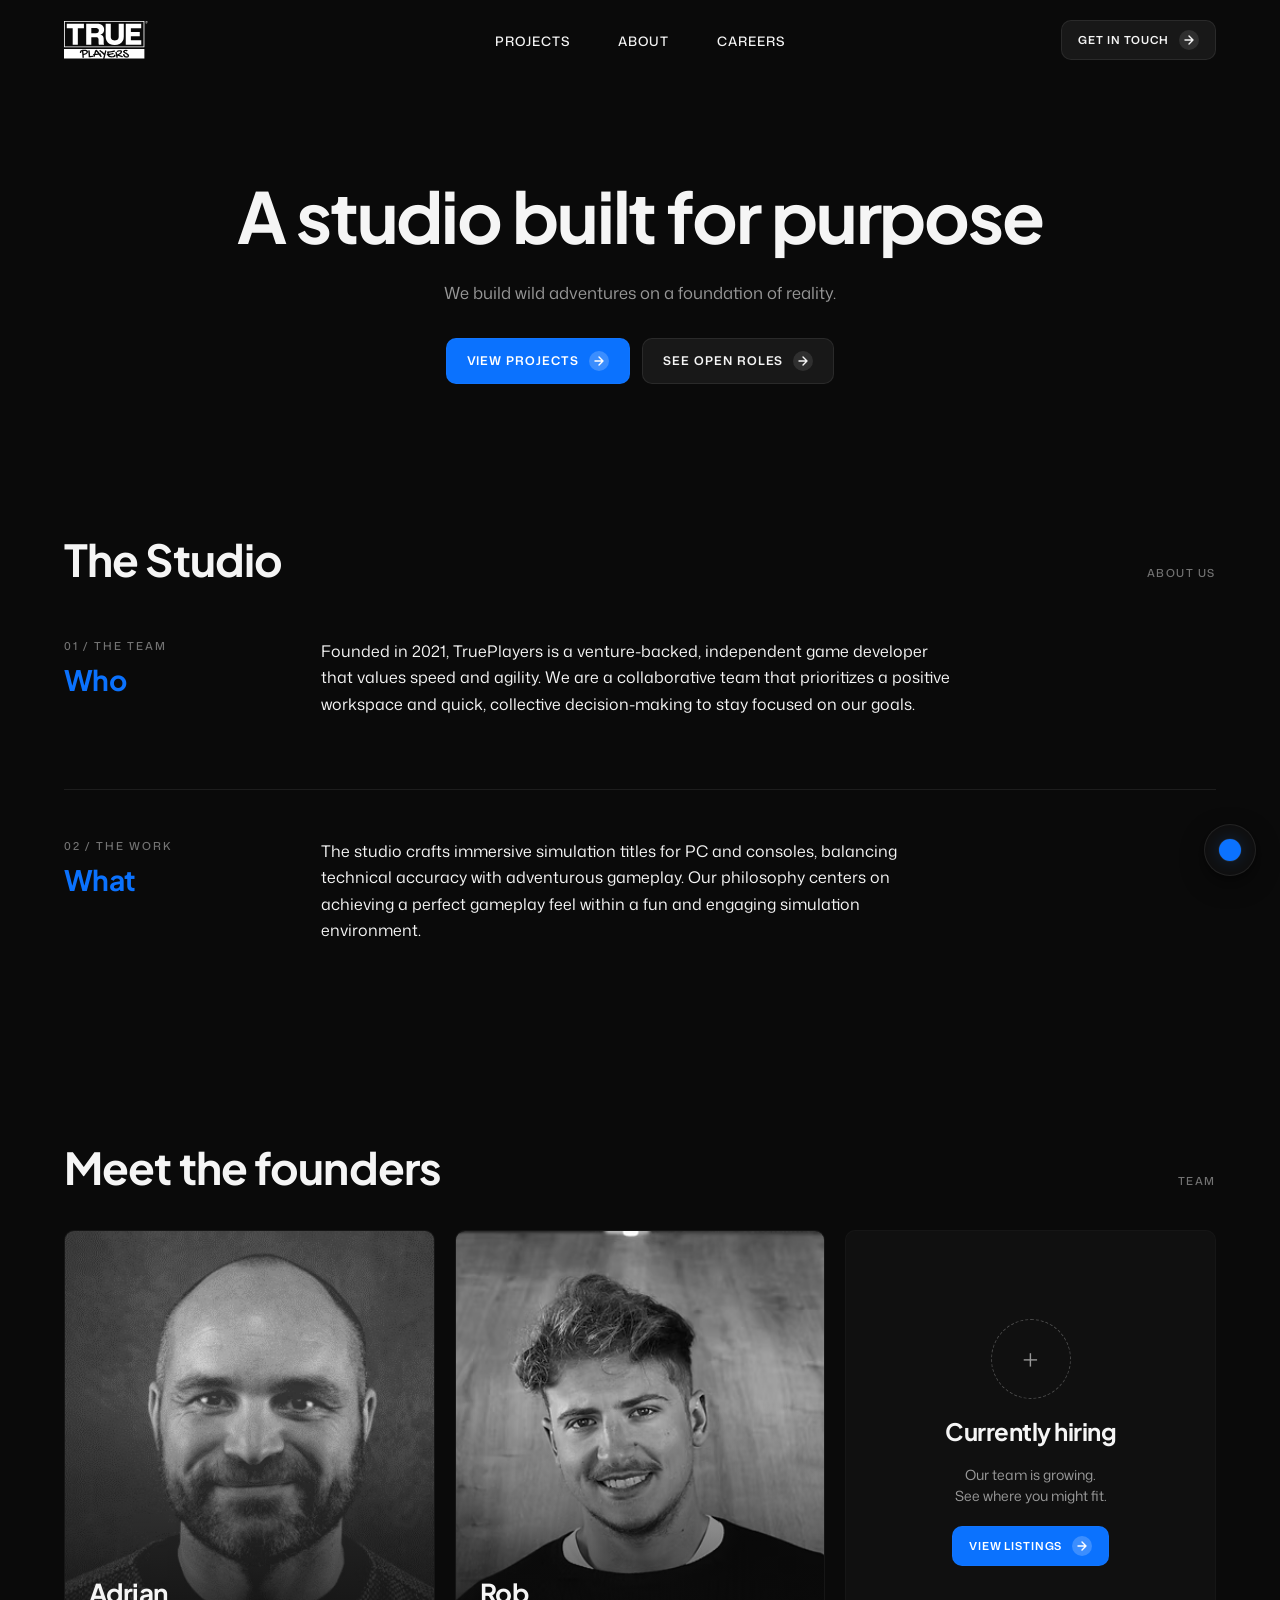
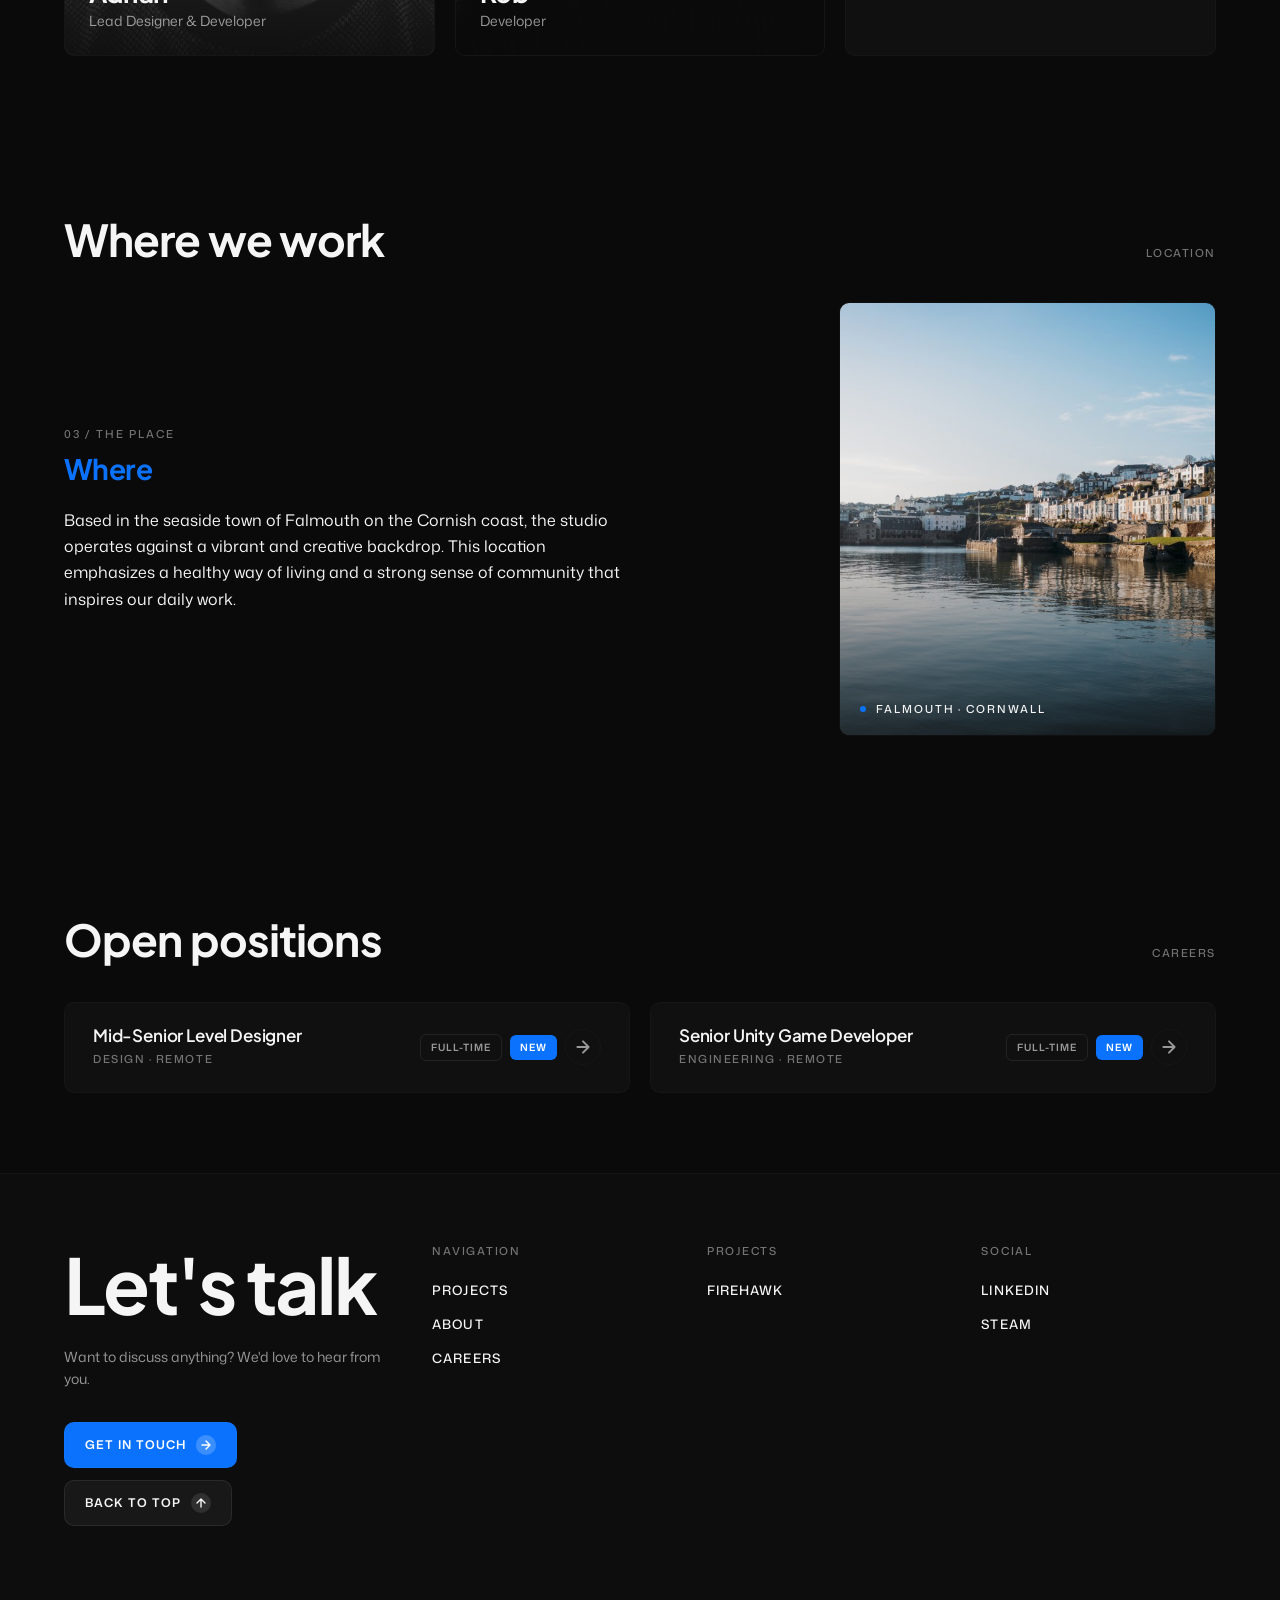
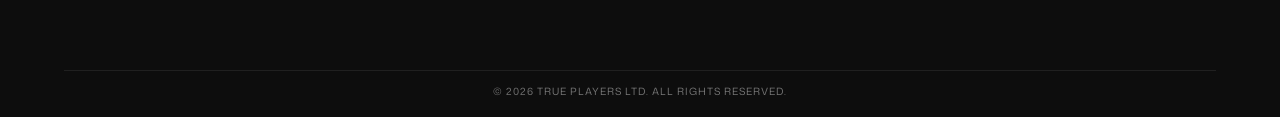
==== trueplayers 28/about.html @ 84c053e7 "Add files via upload website files" ====
<!DOCTYPE html>
<html lang="en">
<head>
  <meta charset="UTF-8">
  <meta name="viewport" content="width=device-width, initial-scale=1.0">
  <title>About — True Players</title>
  <meta name="description" content="Meet the True Players team. A small, independent simulation studio building research-grade craft with real-world impact.">
  <link rel="stylesheet" href="styles.css">
  <link rel="icon" type="image/svg+xml" href="assets/logo.svg">
</head>
<body>

  <!-- NAV -->
  <nav class="nav" id="nav">
    <a href="index.html" class="nav__logo" aria-label="True Players home">
      <img src="assets/logo.svg" alt="True Players" style="height:38px;">
    </a>
    <ul class="nav__links">
      <li><a href="index.html#released-titles">PROJECTS</a></li>
      <li><a href="about.html">ABOUT</a></li>
      <li><a href="#open-positions">CAREERS</a></li>
    </ul>
    <a href="mailto:info@trueplayer.co.uk" class="btn btn--secondary btn--small nav__cta">
      GET IN TOUCH
      <span class="btn__arrow" aria-hidden="true">
        <svg width="10" height="10" viewBox="0 0 10 10" fill="none"><path d="M1 5h8M5 1l4 4-4 4" stroke="currentColor" stroke-width="1.4" stroke-linecap="round" stroke-linejoin="round"/></svg>
      </span>
    </a>
  </nav>

  <!-- PAGE HEADER -->
  <section class="page-header page-header--centered">
    <h1 class="page-header__title">A studio built for purpose</h1>
    <p class="page-header__lede">
      We build wild adventures on a foundation of reality.
    </p>
    <div class="page-header__buttons">
      <a href="index.html#released-titles" class="btn btn--primary">
        VIEW PROJECTS
        <span class="btn__arrow"><svg width="10" height="10" viewBox="0 0 10 10" fill="none"><path d="M1 5h8M5 1l4 4-4 4" stroke="currentColor" stroke-width="1.4" stroke-linecap="round" stroke-linejoin="round"/></svg></span>
      </a>
      <a href="#open-positions" class="btn btn--secondary">
        SEE OPEN ROLES
        <span class="btn__arrow"><svg width="10" height="10" viewBox="0 0 10 10" fill="none"><path d="M1 5h8M5 1l4 4-4 4" stroke="currentColor" stroke-width="1.4" stroke-linecap="round" stroke-linejoin="round"/></svg></span>
      </a>
    </div>
  </section>

  <!-- THE STUDIO -->
  <section class="studio studio--vertical" id="the-studio">
    <div class="section__header">
      <h2 class="section__title">The Studio</h2>
      <span class="section__label">ABOUT US</span>
    </div>
    <div class="studio__vertical">
      <div class="studio__block">
        <div>
          <span class="studio__block-number">01 / The Team</span>
          <h3 class="studio__block-label">Who</h3>
        </div>
        <div>
          <p class="studio__block-body">Founded in 2021, TruePlayers is a venture-backed, independent game developer that values speed and agility. We are a collaborative team that prioritizes a positive workspace and quick, collective decision-making to stay focused on our goals.</p>
        </div>
      </div>
      <div class="studio__block">
        <div>
          <span class="studio__block-number">02 / The Work</span>
          <h3 class="studio__block-label">What</h3>
        </div>
        <div>
          <p class="studio__block-body">The studio crafts immersive simulation titles for PC and consoles, balancing technical accuracy with adventurous gameplay. Our philosophy centers on achieving a perfect gameplay feel within a fun and engaging simulation environment.</p>
        </div>
      </div>
    </div>
  </section>

  <!-- MEET THE FOUNDERS -->
  <section class="section" id="team">
    <div class="section__header">
      <h2 class="section__title">Meet the founders</h2>
      <span class="section__label">TEAM</span>
    </div>
    <div class="team-grid">
      <article class="team-card">
        <div class="team-card__photo">
          <img src="assets/adrian.avif" alt="Adrian, Lead Designer & Developer">
        </div>
        <div class="team-card__info">
          <h3 class="team-card__name">Adrian</h3>
          <p class="team-card__role">Lead Designer &amp; Developer</p>
        </div>
      </article>
      <article class="team-card">
        <div class="team-card__photo">
          <img src="assets/rob.avif" alt="Rob, Developer">
        </div>
        <div class="team-card__info">
          <h3 class="team-card__name">Rob</h3>
          <p class="team-card__role">Developer</p>
        </div>
      </article>
      <article class="team-card team-card--hiring">
        <div class="hiring__icon">+</div>
        <h3>Currently hiring</h3>
        <p>Our team is growing.<br>See where you might fit.</p>
        <a href="#open-positions" class="btn btn--primary btn--small">
          VIEW LISTINGS
          <span class="btn__arrow"><svg width="10" height="10" viewBox="0 0 10 10" fill="none"><path d="M1 5h8M5 1l4 4-4 4" stroke="currentColor" stroke-width="1.4" stroke-linecap="round" stroke-linejoin="round"/></svg></span>
        </a>
      </article>
    </div>
  </section>

  <!-- WHERE -->
  <section class="where" id="where">
    <div class="section__header">
      <h2 class="section__title">Where we work</h2>
      <span class="section__label">LOCATION</span>
    </div>
    <div class="where__grid">
      <div class="where__copy">
        <span class="where__number">03 / The Place</span>
        <h3 class="where__label">Where</h3>
        <p class="where__body">Based in the seaside town of Falmouth on the Cornish coast, the studio operates against a vibrant and creative backdrop. This location emphasizes a healthy way of living and a strong sense of community that inspires our daily work.</p>
      </div>
      <div class="where__image">
        <img src="assets/cornwall.png" alt="Falmouth harbour on the Cornish coast">
        <span class="where__image-caption">Falmouth · Cornwall</span>
      </div>
    </div>
  </section>

  <!-- OPEN POSITIONS -->
  <section class="section" id="open-positions">
    <div class="section__header">
      <h2 class="section__title">Open positions</h2>
      <span class="section__label">CAREERS</span>
    </div>
    <div class="positions-grid">
      <a href="jobs/mid-senior-level-designer.html" class="position-card">
        <div class="position-card__info">
          <h3 class="position-card__title">Mid-Senior Level Designer</h3>
          <span class="position-card__meta">DESIGN · REMOTE</span>
        </div>
        <div class="position-card__tags">
          <span class="tag tag--neutral">FULL-TIME</span>
          <span class="tag tag--blue">NEW</span>
          <span class="position-card__arrow">
            <svg width="14" height="14" viewBox="0 0 10 10" fill="none"><path d="M1 5h8M5 1l4 4-4 4" stroke="currentColor" stroke-width="1.4" stroke-linecap="round" stroke-linejoin="round"/></svg>
          </span>
        </div>
      </a>
      <a href="jobs/senior-unity-game-developer.html" class="position-card">
        <div class="position-card__info">
          <h3 class="position-card__title">Senior Unity Game Developer</h3>
          <span class="position-card__meta">ENGINEERING · REMOTE</span>
        </div>
        <div class="position-card__tags">
          <span class="tag tag--neutral">FULL-TIME</span>
          <span class="tag tag--blue">NEW</span>
          <span class="position-card__arrow">
            <svg width="14" height="14" viewBox="0 0 10 10" fill="none"><path d="M1 5h8M5 1l4 4-4 4" stroke="currentColor" stroke-width="1.4" stroke-linecap="round" stroke-linejoin="round"/></svg>
          </span>
        </div>
      </a>
    </div>
  </section>

  <!-- FOOTER -->
  <footer class="footer" id="lets-talk">
    <div class="footer__grid">
      <div class="footer__cta">
        <h2 class="footer__cta-title">Let's talk</h2>
        <p class="footer__cta-text">
          Want to discuss anything? We'd love to hear from you.
        </p>
        <div class="footer__cta-buttons">
          <a href="mailto:info@trueplayer.co.uk" class="btn btn--primary">
            GET IN TOUCH
            <span class="btn__arrow"><svg width="10" height="10" viewBox="0 0 10 10" fill="none"><path d="M1 5h8M5 1l4 4-4 4" stroke="currentColor" stroke-width="1.4" stroke-linecap="round" stroke-linejoin="round"/></svg></span>
          </a>
          <a href="#" class="btn btn--secondary" onclick="window.scrollTo({top:0,behavior:'smooth'});return false;">
            BACK TO TOP
            <span class="btn__arrow"><svg width="10" height="10" viewBox="0 0 10 10" fill="none"><path d="M5 9V1M1 5l4-4 4 4" stroke="currentColor" stroke-width="1.4" stroke-linecap="round" stroke-linejoin="round"/></svg></span>
          </a>
        </div>
      </div>
      <div class="footer__column">
        <h4>NAVIGATION</h4>
        <ul>
          <li><a href="index.html#released-titles">PROJECTS</a></li>
          <li><a href="about.html">ABOUT</a></li>
          <li><a href="#open-positions">CAREERS</a></li>
        </ul>
      </div>
      <div class="footer__column">
        <h4>PROJECTS</h4>
        <ul>
          <li><a href="https://store.steampowered.com/app/3365170/Firehawk_FPV_Drone_Fighter/" target="_blank" rel="noopener">FIREHAWK</a></li>
        </ul>
      </div>
      <div class="footer__column">
        <h4>SOCIAL</h4>
        <ul>
          <li><a href="https://uk.linkedin.com/company/trueplayers" target="_blank" rel="noopener">LINKEDIN</a></li>
          <li><a href="https://store.steampowered.com/search/?developer=TruePlayers" target="_blank" rel="noopener">STEAM</a></li>
        </ul>
      </div>
    </div>
    <div class="footer__bottom">
      © 2026 TRUE PLAYERS LTD. ALL RIGHTS RESERVED.
    </div>
  </footer>

  <script>
    const nav = document.getElementById('nav');
    window.addEventListener('scroll', () => {
      if (window.scrollY > 20) nav.classList.add('scrolled');
      else nav.classList.remove('scrolled');
    });
  </script>
  <script src="color-picker.js" defer></script>
</body>
</html>
---- trueplayers 28/styles.css ----
/* ==========================================================================
   TRUE PLAYERS — Shared stylesheet
   ========================================================================== */

@import url('https://fonts.googleapis.com/css2?family=Plus+Jakarta+Sans:wght@400;500;600;700;800&display=swap');
@import url('https://fonts.googleapis.com/css2?family=Mona+Sans:wght@300;400;500;600;700&display=swap');

:root {
  --bg: #0A0A0A;
  --surface-1: #101010;
  --surface-2: #0D0D0D;
  --text: #F5F5F5;
  --text-muted: rgba(245, 245, 245, 0.6);
  --text-dim: rgba(245, 245, 245, 0.45);
  --blue: #0B72FE;
  --blue-hover: #2a85ff;
  --accent: #0B72FE;
  --accent-hover: #2a85ff;
  --accent-glow: rgba(11, 114, 254, 0.08);
  --accent-glow-strong: rgba(11, 114, 254, 0.18);
  --on-accent: #FFFFFF;
  --on-accent-soft: rgba(255, 255, 255, 0.2);
  --stroke: rgba(255, 255, 255, 0.025);
  --stroke-visible: rgba(255, 255, 255, 0.08);
  --radius: 10px;
  --max-width: 1280px;
  --section-padding-x: clamp(20px, 5vw, 80px);
  --font-heading: 'Plus Jakarta Sans', -apple-system, BlinkMacSystemFont, sans-serif;
  --font-body: 'Mona Sans', -apple-system, BlinkMacSystemFont, sans-serif;
}

* {
  margin: 0;
  padding: 0;
  box-sizing: border-box;
}

html {
  scroll-behavior: smooth;
}

body {
  background-color: var(--bg);
  color: var(--text);
  font-family: var(--font-body);
  font-weight: 400;
  font-size: 16px;
  line-height: 1.5;
  -webkit-font-smoothing: antialiased;
  -moz-osx-font-smoothing: grayscale;
  overflow-x: hidden;
}

h1, h2, h3, h4, h5, h6 {
  font-family: var(--font-heading);
  font-weight: 700;
  letter-spacing: -0.02em;
  line-height: 1.05;
}

a {
  color: inherit;
  text-decoration: none;
}

img {
  max-width: 100%;
  display: block;
}

button {
  font-family: inherit;
  cursor: pointer;
  border: none;
  background: none;
  color: inherit;
}

/* ==========================================================================
   NAVIGATION
   ========================================================================== */

.nav {
  position: fixed;
  top: 0;
  left: 0;
  right: 0;
  z-index: 100;
  padding: 20px var(--section-padding-x);
  display: flex;
  align-items: center;
  justify-content: space-between;
  transition: background-color 0.3s ease, backdrop-filter 0.3s ease;
}

.nav.scrolled {
  background: rgba(10, 10, 10, 0.8);
  backdrop-filter: blur(12px);
  -webkit-backdrop-filter: blur(12px);
}

.nav__logo {
  display: flex;
  align-items: center;
}

.nav__logo svg {
  height: 38px;
  width: auto;
}

.nav__links {
  display: flex;
  gap: 48px;
  list-style: none;
  position: absolute;
  left: 50%;
  transform: translateX(-50%);
}

.nav__links a {
  font-family: var(--font-body);
  font-size: 13px;
  font-weight: 500;
  letter-spacing: 0.08em;
  color: var(--text);
  transition: color 0.2s ease;
  position: relative;
}

.nav__links a:hover {
  color: var(--accent);
}

.nav__links a::after {
  content: '';
  position: absolute;
  bottom: -4px;
  left: 0;
  width: 0;
  height: 1px;
  background: var(--accent);
  transition: width 0.25s ease;
}

.nav__links a:hover::after {
  width: 100%;
}

.nav__cta {
  display: inline-flex;
  align-items: center;
  gap: 10px;
}

/* ==========================================================================
   BUTTONS
   ========================================================================== */

.btn {
  display: inline-flex;
  align-items: center;
  gap: 10px;
  padding: 12px 20px;
  border-radius: var(--radius);
  font-family: var(--font-body);
  font-size: 12px;
  font-weight: 600;
  letter-spacing: 0.08em;
  text-transform: uppercase;
  border: 0.5px solid var(--stroke);
  transition: all 0.2s ease;
  cursor: pointer;
  white-space: nowrap;
}

.btn__arrow {
  display: inline-flex;
  align-items: center;
  justify-content: center;
  width: 20px;
  height: 20px;
  border-radius: 50%;
  background: rgba(255, 255, 255, 0.1);
  transition: background 0.2s ease, transform 0.2s ease;
}

.btn:hover .btn__arrow {
  transform: translateX(2px);
}

.btn--primary {
  background: var(--accent);
  color: var(--on-accent);
}

.btn--primary:hover {
  background: var(--accent-hover);
}

.btn--primary .btn__arrow {
  background: var(--on-accent-soft);
}

.btn--secondary {
  background: #181818;
  color: var(--text);
  border-color: var(--stroke-visible);
}

.btn--secondary:hover {
  background: #242424;
  border-color: rgba(255, 255, 255, 0.16);
}

.btn--small {
  padding: 9px 16px;
  font-size: 11px;
}

/* ==========================================================================
   LAYOUT HELPERS
   ========================================================================== */

.section {
  padding: 80px var(--section-padding-x);
  position: relative;
}

.section__header {
  display: flex;
  align-items: baseline;
  justify-content: space-between;
  margin-bottom: 40px;
}

.section__title {
  font-size: clamp(32px, 4vw, 44px);
  font-weight: 700;
  letter-spacing: -0.02em;
}

.section__label {
  font-family: var(--font-body);
  font-size: 11px;
  font-weight: 500;
  letter-spacing: 0.14em;
  color: var(--text-dim);
  text-transform: uppercase;
}

/* ==========================================================================
   HERO (homepage)
   ========================================================================== */

.hero {
  position: relative;
  min-height: 100vh;
  display: flex;
  align-items: center;
  justify-content: center;
  padding: 120px var(--section-padding-x) 80px;
  overflow: hidden;
  text-align: center;
}

.hero__bg {
  position: absolute;
  inset: 0;
  z-index: 0;
}

.hero__bg img {
  width: 100%;
  height: 100%;
  object-fit: cover;
  object-position: center;
  opacity: 1;
  filter: brightness(1.35) contrast(1.02);
}

.hero__bg::after {
  content: '';
  position: absolute;
  inset: 0;
  background:
    radial-gradient(ellipse at center, rgba(10,10,10,0.15) 0%, rgba(10,10,10,0.55) 75%, var(--bg) 100%),
    linear-gradient(to bottom, rgba(10,10,10,0.25) 0%, rgba(10,10,10,0.05) 40%, var(--bg) 100%);
}

.hero__inner {
  position: relative;
  z-index: 1;
  max-width: 900px;
  animation: fadeUp 0.9s cubic-bezier(0.2, 0.8, 0.2, 1) both;
}

.hero__title {
  font-size: clamp(44px, 7vw, 88px);
  font-weight: 700;
  letter-spacing: -0.035em;
  line-height: 1;
  margin-bottom: 28px;
  text-shadow: 0 2px 40px rgba(0, 0, 0, 0.5), 0 1px 4px rgba(0, 0, 0, 0.3);
}

.hero__subtitle {
  font-size: clamp(15px, 1.2vw, 17px);
  color: var(--text-muted);
  max-width: 560px;
  margin: 0 auto 36px;
  line-height: 1.55;
  text-shadow: 0 1px 20px rgba(0, 0, 0, 0.6);
}

.hero__buttons {
  display: inline-flex;
  gap: 12px;
  flex-wrap: wrap;
  justify-content: center;
}

@keyframes fadeUp {
  from { opacity: 0; transform: translateY(24px); }
  to { opacity: 1; transform: translateY(0); }
}

/* ==========================================================================
   PAGE HEADER (about + job pages)
   ========================================================================== */

.page-header {
  padding: 160px var(--section-padding-x) 60px;
}

.page-header--centered {
  text-align: center;
  padding: 180px var(--section-padding-x) 72px;
  display: flex;
  flex-direction: column;
  align-items: center;
}

.page-header--centered .page-header__title {
  max-width: 900px;
}

.page-header--centered .page-header__lede {
  margin-left: auto;
  margin-right: auto;
}

.page-header--centered .back-link {
  margin-bottom: 32px;
}

.page-header__buttons {
  display: inline-flex;
  gap: 12px;
  flex-wrap: wrap;
  justify-content: center;
  margin-top: 32px;
}

.page-header__eyebrow {
  font-family: var(--font-body);
  font-size: 11px;
  font-weight: 500;
  letter-spacing: 0.18em;
  color: var(--accent);
  text-transform: uppercase;
  margin-bottom: 20px;
  display: block;
}

.page-header__title {
  font-size: clamp(40px, 5.5vw, 72px);
  font-weight: 700;
  letter-spacing: -0.03em;
  line-height: 1.02;
  max-width: 900px;
}

.page-header__meta {
  margin-top: 20px;
  font-family: var(--font-heading);
  font-size: clamp(22px, 2.4vw, 32px);
  font-weight: 600;
  letter-spacing: -0.015em;
  line-height: 1.15;
  color: rgba(255, 255, 255, 0.5);
}

.page-header__lede {
  margin-top: 28px;
  font-size: clamp(16px, 1.3vw, 18px);
  color: var(--text-muted);
  max-width: 640px;
  line-height: 1.55;
}

/* ==========================================================================
   PROJECTS / TITLES GRID
   ========================================================================== */

.titles-grid {
  display: grid;
  grid-template-columns: 1fr 1fr;
  gap: 20px;
}

.title-card {
  background: var(--surface-1);
  border: 0.5px solid var(--stroke);
  border-bottom: 1px solid var(--accent);
  border-radius: var(--radius);
  overflow: hidden;
  transition: transform 0.3s ease, border-color 0.3s ease;
  display: flex;
  flex-direction: column;
}

.title-card:hover {
  border-top-color: var(--stroke-visible);
  border-left-color: var(--stroke-visible);
  border-right-color: var(--stroke-visible);
  transform: translateY(-2px);
}

.title-card--link {
  color: inherit;
  text-decoration: none;
  cursor: pointer;
}

.title-card--link:hover {
  border-top-color: var(--stroke-visible);
  border-left-color: var(--stroke-visible);
  border-right-color: var(--stroke-visible);
}

.title-card--link:hover .title-card__name {
  color: var(--accent);
  transition: color 0.2s ease;
}

.title-card__media {
  aspect-ratio: 16 / 9;
  background: var(--surface-2);
  overflow: hidden;
  position: relative;
}

.title-card__media img {
  width: 100%;
  height: 100%;
  object-fit: cover;
  transition: transform 0.6s cubic-bezier(0.2, 0.8, 0.2, 1);
}

.title-card--link:hover .title-card__media img {
  transform: scale(1.03);
}

.title-card__media--placeholder {
  display: flex;
  align-items: center;
  justify-content: center;
}

.title-card__placeholder-icon {
  width: 72px;
  height: 72px;
  border-radius: 50%;
  border: 1px dashed rgba(255, 255, 255, 0.2);
  display: flex;
  align-items: center;
  justify-content: center;
  color: var(--text-dim);
}

.title-card__body {
  padding: 24px 24px 28px;
  display: flex;
  flex-direction: column;
  gap: 12px;
  flex-grow: 1;
}

.title-card__name {
  font-size: 24px;
  font-weight: 700;
  letter-spacing: -0.015em;
}

.title-card__description {
  font-size: 14px;
  color: var(--text-muted);
  line-height: 1.55;
  flex-grow: 1;
}

.title-card__tag {
  display: inline-flex;
  align-items: center;
  padding: 7px 14px;
  border-radius: var(--radius);
  background: var(--accent);
  color: var(--on-accent);
  font-family: var(--font-body);
  font-size: 10px;
  font-weight: 600;
  letter-spacing: 0.1em;
  text-transform: uppercase;
  align-self: flex-start;
  margin-top: 4px;
}

/* ==========================================================================
   TEAM GRID (about page)
   ========================================================================== */

.team-grid {
  display: grid;
  grid-template-columns: repeat(3, 1fr);
  gap: 20px;
}

.team-card {
  background: var(--surface-1);
  border: 0.5px solid var(--stroke);
  border-radius: var(--radius);
  overflow: hidden;
  position: relative;
  aspect-ratio: 1 / 1.15;
  display: flex;
  flex-direction: column;
  justify-content: flex-end;
  transition: border-color 0.3s ease;
}

.team-card:hover {
  border-color: var(--stroke-visible);
}

.team-card__photo {
  position: absolute;
  inset: 0;
  z-index: 0;
}

.team-card__photo img {
  width: 100%;
  height: 100%;
  object-fit: cover;
  object-position: center 18%;
  filter: grayscale(100%);
}

.team-card__photo::after {
  content: '';
  position: absolute;
  inset: 0;
  background: linear-gradient(to bottom, transparent 40%, rgba(10,10,10,0.85) 100%);
}

.team-card__info {
  position: relative;
  z-index: 1;
  padding: 24px;
}

.team-card__name {
  font-size: 26px;
  font-weight: 700;
  letter-spacing: -0.02em;
  margin-bottom: 4px;
}

.team-card__role {
  font-size: 14px;
  color: var(--text-muted);
}

/* Hiring card (placeholder) */
.team-card--hiring {
  display: flex;
  align-items: center;
  justify-content: center;
  text-align: center;
  padding: 40px;
  flex-direction: column;
  gap: 20px;
}

.team-card--hiring .hiring__icon {
  width: 80px;
  height: 80px;
  border-radius: 50%;
  border: 1px dashed rgba(255, 255, 255, 0.25);
  display: flex;
  align-items: center;
  justify-content: center;
  color: var(--text-muted);
  font-size: 28px;
  font-weight: 300;
}

.team-card--hiring h3 {
  font-size: 24px;
  font-weight: 700;
}

.team-card--hiring p {
  font-size: 14px;
  color: var(--text-muted);
  line-height: 1.5;
  max-width: 220px;
}

/* ==========================================================================
   POSITIONS LIST
   ========================================================================== */

.positions-grid {
  display: grid;
  grid-template-columns: 1fr 1fr;
  gap: 20px;
}

.position-card {
  background: var(--surface-1);
  border: 0.5px solid var(--stroke);
  border-radius: var(--radius);
  padding: 24px 28px;
  display: flex;
  align-items: center;
  justify-content: space-between;
  gap: 20px;
  transition: background 0.25s ease, border-color 0.25s ease, transform 0.25s ease;
}

.position-card:hover {
  background: #151515;
  border-color: var(--stroke-visible);
  transform: translateY(-1px);
}

.position-card__info {
  display: flex;
  flex-direction: column;
  gap: 6px;
  min-width: 0;
}

.position-card__title {
  font-size: 17px;
  font-weight: 600;
  font-family: var(--font-heading);
  letter-spacing: -0.01em;
}

.position-card__meta {
  font-size: 11px;
  color: var(--text-dim);
  letter-spacing: 0.14em;
  text-transform: uppercase;
  font-weight: 500;
}

.position-card__tags {
  display: flex;
  align-items: center;
  gap: 8px;
  flex-shrink: 0;
}

.tag {
  font-size: 10px;
  font-weight: 600;
  letter-spacing: 0.1em;
  text-transform: uppercase;
  padding: 5px 10px;
  border-radius: 6px;
}

.tag--neutral {
  border: 0.5px solid var(--stroke-visible);
  color: var(--text-muted);
}

.tag--blue {
  background: var(--accent);
  color: var(--on-accent);
}

.position-card__arrow {
  width: 36px;
  height: 36px;
  border-radius: 50%;
  border: 0.5px solid var(--stroke);
  display: flex;
  align-items: center;
  justify-content: center;
  color: var(--text-muted);
  transition: background 0.2s ease, color 0.2s ease, transform 0.2s ease;
  flex-shrink: 0;
}

.position-card:hover .position-card__arrow {
  background: var(--accent);
  color: var(--on-accent);
  transform: translateX(3px);
}

/* ==========================================================================
   STUDIO SECTION
   ========================================================================== */

.studio {
  padding: 80px var(--section-padding-x);
}

/* Homepage — three-card grid */
.studio__cards {
  display: grid;
  grid-template-columns: repeat(3, 1fr);
  gap: 20px;
  margin-top: 40px;
}

.studio-card {
  background: var(--surface-1);
  border: 0.5px solid var(--stroke);
  border-radius: var(--radius);
  padding: 40px;
  display: flex;
  flex-direction: column;
  gap: 20px;
  transition: border-color 0.3s ease, transform 0.3s ease;
}

.studio-card:hover {
  border-color: var(--stroke-visible);
}

.studio-card__eyebrow {
  display: flex;
  align-items: center;
  gap: 14px;
}

.studio-card__number {
  font-family: var(--font-body);
  font-size: 11px;
  font-weight: 500;
  letter-spacing: 0.18em;
  color: var(--accent);
  font-variant-numeric: tabular-nums;
}

.studio-card__divider {
  flex-shrink: 0;
  width: 24px;
  height: 1px;
  background: var(--stroke-visible);
}

.studio-card__label {
  font-family: var(--font-body);
  font-size: 11px;
  font-weight: 500;
  letter-spacing: 0.18em;
  color: var(--text-dim);
  text-transform: uppercase;
}

.studio-card__headline {
  font-family: var(--font-heading);
  font-size: clamp(22px, 2vw, 28px);
  font-weight: 700;
  letter-spacing: -0.02em;
  line-height: 1.2;
  color: var(--text);
}

.studio-card__headline .accent {
  color: var(--accent);
}

.studio-card__body {
  color: var(--text-muted);
  font-size: 15px;
  line-height: 1.65;
  margin-top: auto;
}

@media (max-width: 960px) {
  .studio__cards {
    grid-template-columns: 1fr;
    gap: 16px;
  }
  .studio-card {
    padding: 32px;
  }
}

/* Homepage layout — copy flows, with a modest framed image beside it */
.studio__layout {
  display: grid;
  grid-template-columns: 1.5fr 1fr;
  gap: clamp(40px, 6vw, 80px);
  align-items: start;
  margin-top: 40px;
}

.studio__copy {
  display: flex;
  flex-direction: column;
  gap: 24px;
}

.studio__lede-marker {
  font-family: var(--font-body);
  font-size: 11px;
  font-weight: 500;
  letter-spacing: 0.18em;
  color: var(--accent);
  text-transform: uppercase;
}

.studio__lede-body p {
  font-size: clamp(17px, 1.4vw, 20px);
  line-height: 1.55;
  color: var(--text);
  letter-spacing: -0.005em;
}

.studio__lede-body p + p {
  margin-top: 18px;
  font-size: clamp(14px, 1vw, 15px);
  color: var(--text-muted);
  line-height: 1.7;
  letter-spacing: 0;
}

/* Small image card — portrait aspect, nothing dominant */
.studio__image {
  position: relative;
  aspect-ratio: 4 / 5;
  border-radius: var(--radius);
  overflow: hidden;
  border: 0.5px solid var(--stroke);
  max-width: 360px;
  margin-left: auto;
}

.studio__image img {
  width: 100%;
  height: 100%;
  object-fit: cover;
  display: block;
}

.studio__image::after {
  content: '';
  position: absolute;
  inset: 0;
  background: linear-gradient(
    to top,
    rgba(10, 10, 10, 0.7) 0%,
    rgba(10, 10, 10, 0.1) 45%,
    transparent 100%
  );
  pointer-events: none;
}

.studio__image-caption {
  position: absolute;
  left: 20px;
  bottom: 18px;
  z-index: 1;
  display: flex;
  align-items: center;
  gap: 10px;
  font-family: var(--font-body);
  font-size: 10px;
  font-weight: 500;
  letter-spacing: 0.18em;
  text-transform: uppercase;
  color: var(--text);
}

.studio__image-caption::before {
  content: '';
  width: 5px;
  height: 5px;
  border-radius: 50%;
  background: var(--accent);
  box-shadow: 0 0 10px var(--accent-glow-strong);
}

/* About page — full vertical layout; stacks down the page with breathing room */
.studio--vertical {
  padding: 80px var(--section-padding-x) 120px;
}

.studio__vertical {
  display: flex;
  flex-direction: column;
  gap: 72px;
  margin-top: 56px;
}

.studio__block {
  display: grid;
  grid-template-columns: 180px 1fr;
  gap: clamp(32px, 6vw, 80px);
  align-items: start;
  padding-top: 48px;
  border-top: 0.5px solid var(--stroke-visible);
}

.studio__block:first-child {
  padding-top: 0;
  border-top: none;
}

.studio__block-label {
  font-family: var(--font-heading);
  font-size: clamp(24px, 2.2vw, 32px);
  font-weight: 700;
  letter-spacing: -0.02em;
  color: var(--accent);
  line-height: 1;
}

.studio__block-number {
  font-family: var(--font-body);
  font-size: 11px;
  font-weight: 500;
  letter-spacing: 0.18em;
  color: var(--text-dim);
  text-transform: uppercase;
  display: block;
  margin-bottom: 12px;
}

.studio__block-body {
  color: var(--text);
  font-size: clamp(16px, 1.2vw, 18px);
  line-height: 1.65;
  max-width: 640px;
}

/* Small image inset into the vertical About layout — placed in the Where block */
.studio__block-image {
  margin-top: 28px;
  position: relative;
  aspect-ratio: 16 / 9;
  max-width: 420px;
  border-radius: var(--radius);
  overflow: hidden;
  border: 0.5px solid var(--stroke);
}

.studio__block-image img {
  width: 100%;
  height: 100%;
  object-fit: cover;
  display: block;
}

.studio__block-image::after {
  content: '';
  position: absolute;
  inset: 0;
  background: linear-gradient(
    to top,
    rgba(10, 10, 10, 0.55) 0%,
    transparent 50%
  );
  pointer-events: none;
}

.studio__block-image-caption {
  position: absolute;
  left: 18px;
  bottom: 14px;
  z-index: 1;
  display: flex;
  align-items: center;
  gap: 10px;
  font-family: var(--font-body);
  font-size: 10px;
  font-weight: 500;
  letter-spacing: 0.18em;
  text-transform: uppercase;
  color: var(--text);
}

.studio__block-image-caption::before {
  content: '';
  width: 5px;
  height: 5px;
  border-radius: 50%;
  background: var(--accent);
  box-shadow: 0 0 10px var(--accent-glow-strong);
}

/* Standalone Where section — copy left, image right, sized like a founder card */
.where {
  padding: 80px var(--section-padding-x) 100px;
}

.where__grid {
  display: grid;
  grid-template-columns: 2fr 1fr;
  gap: 20px;
  align-items: stretch;
  margin-top: 40px;
}

.where__copy {
  display: flex;
  flex-direction: column;
  justify-content: center;
  padding-right: clamp(20px, 4vw, 64px);
}

.where__number {
  font-family: var(--font-body);
  font-size: 11px;
  font-weight: 500;
  letter-spacing: 0.18em;
  color: var(--text-dim);
  text-transform: uppercase;
  display: block;
  margin-bottom: 12px;
}

.where__label {
  font-family: var(--font-heading);
  font-size: clamp(24px, 2.2vw, 32px);
  font-weight: 700;
  letter-spacing: -0.02em;
  color: var(--accent);
  line-height: 1;
  margin-bottom: 24px;
}

.where__body {
  color: var(--text);
  font-size: clamp(16px, 1.2vw, 18px);
  line-height: 1.65;
  max-width: 560px;
}

.where__image {
  position: relative;
  aspect-ratio: 1 / 1.15;
  border-radius: var(--radius);
  overflow: hidden;
  border: 0.5px solid var(--stroke);
}

.where__image img {
  width: 100%;
  height: 100%;
  object-fit: cover;
  display: block;
}

.where__image::after {
  content: '';
  position: absolute;
  inset: 0;
  background: linear-gradient(
    to top,
    rgba(10, 10, 10, 0.65) 0%,
    rgba(10, 10, 10, 0.1) 45%,
    transparent 100%
  );
  pointer-events: none;
}

.where__image-caption {
  position: absolute;
  left: 20px;
  bottom: 18px;
  z-index: 1;
  display: flex;
  align-items: center;
  gap: 10px;
  font-family: var(--font-body);
  font-size: 11px;
  font-weight: 500;
  letter-spacing: 0.18em;
  text-transform: uppercase;
  color: var(--text);
}

.where__image-caption::before {
  content: '';
  width: 6px;
  height: 6px;
  border-radius: 50%;
  background: var(--accent);
  box-shadow: 0 0 12px var(--accent-glow-strong);
}

@media (max-width: 860px) {
  .studio__layout {
    grid-template-columns: 1fr;
    gap: 40px;
  }
  .studio__image {
    max-width: 100%;
    aspect-ratio: 16 / 10;
    margin-left: 0;
  }
  .studio__block {
    grid-template-columns: 1fr;
    gap: 16px;
    padding-top: 40px;
  }
  .studio__vertical {
    gap: 48px;
  }
  .studio__block-image {
    max-width: 100%;
    aspect-ratio: 16 / 10;
  }
  .where__grid {
    grid-template-columns: 1fr;
    gap: 32px;
  }
  .where__copy {
    padding-right: 0;
  }
  .where__image {
    aspect-ratio: 16 / 10;
  }
}

/* ==========================================================================
   FOOTER / Let's talk
   ========================================================================== */

.footer {
  padding: 72px var(--section-padding-x) 18px;
  background: var(--surface-2);
  border-top: 0.5px solid var(--stroke);
  position: relative;
}

.footer__grid {
  display: grid;
  grid-template-columns: 1.4fr 1fr 1fr 1fr;
  gap: 40px;
  align-items: start;
  margin-bottom: 72px;
}

.footer__cta {
  padding-bottom: 72px;
}

.footer__cta-title {
  font-size: clamp(48px, 6vw, 80px);
  font-weight: 700;
  letter-spacing: -0.035em;
  line-height: 1;
  margin-bottom: 24px;
}

.footer__cta-text {
  color: var(--text-muted);
  font-size: 14px;
  line-height: 1.55;
  max-width: 380px;
  margin-bottom: 32px;
}

.footer__cta-buttons {
  display: flex;
  gap: 12px;
  flex-wrap: wrap;
}

.footer__column h4 {
  font-family: var(--font-body);
  font-size: 11px;
  font-weight: 500;
  letter-spacing: 0.16em;
  color: var(--text-dim);
  text-transform: uppercase;
  margin-bottom: 20px;
}

.footer__column ul {
  list-style: none;
  display: flex;
  flex-direction: column;
  gap: 10px;
}

.footer__column a {
  font-size: 13px;
  color: var(--text);
  font-weight: 500;
  letter-spacing: 0.08em;
  text-transform: uppercase;
  transition: color 0.2s ease;
}

.footer__column a:hover {
  color: var(--accent);
}

.footer__bottom {
  padding-top: 14px;
  padding-bottom: 2px;
  border-top: 0.5px solid var(--stroke-visible);
  text-align: center;
  font-size: 10px;
  color: var(--text-dim);
  letter-spacing: 0.1em;
  text-transform: uppercase;
  line-height: 1.2;
}

/* ==========================================================================
   JOB LISTING PAGES
   ========================================================================== */

.job-page {
  padding-top: 160px;
}

.job-layout {
  display: grid;
  grid-template-columns: 1fr 320px;
  gap: 48px;
  padding: 0 var(--section-padding-x) 80px;
  max-width: var(--max-width);
  margin: 0 auto;
}

.job-main h2 {
  font-size: 24px;
  font-weight: 700;
  margin: 40px 0 14px;
  letter-spacing: -0.015em;
}

.job-main h2:first-child {
  margin-top: 0;
}

.job-main p {
  color: var(--text-muted);
  line-height: 1.65;
  margin-bottom: 14px;
}

.job-main ul {
  list-style: none;
  margin: 12px 0 20px;
  padding: 0;
}

.job-main ul li {
  position: relative;
  padding-left: 22px;
  color: var(--text-muted);
  line-height: 1.65;
  margin-bottom: 10px;
}

.job-main ul li::before {
  content: '';
  position: absolute;
  left: 4px;
  top: 11px;
  width: 6px;
  height: 6px;
  border-radius: 50%;
  background: var(--accent);
}

.job-sidebar {
  position: sticky;
  top: 100px;
  align-self: start;
  display: flex;
  flex-direction: column;
  gap: 16px;
}

.job-sidebar__card {
  background: var(--surface-1);
  border: 0.5px solid var(--stroke);
  border-radius: var(--radius);
  padding: 28px;
  display: flex;
  flex-direction: column;
  gap: 20px;
}

.job-sidebar__row {
  display: flex;
  flex-direction: column;
  gap: 4px;
}

.job-sidebar__label {
  font-size: 11px;
  letter-spacing: 0.14em;
  text-transform: uppercase;
  color: var(--text-dim);
  font-weight: 500;
}

.job-sidebar__value {
  font-family: var(--font-heading);
  font-size: 15px;
  font-weight: 600;
  color: var(--text);
}

.job-sidebar__divider {
  height: 0.5px;
  background: var(--stroke-visible);
  margin: 4px 0;
}

.job-sidebar__apply {
  margin-top: 8px;
  justify-content: center;
  width: 100%;
}

/* Other Listings card */
.other-listings__label {
  font-size: 11px;
  letter-spacing: 0.14em;
  text-transform: uppercase;
  color: var(--text-dim);
  font-weight: 500;
  margin-bottom: 4px;
}

.other-listings__list {
  display: flex;
  flex-direction: column;
}

.other-listings__item {
  display: flex;
  align-items: center;
  justify-content: space-between;
  gap: 14px;
  padding: 20px 0;
  border-bottom: 0.5px solid var(--stroke-visible);
  text-decoration: none;
  color: inherit;
  transition: padding 0.2s ease;
}

.other-listings__item:last-child {
  border-bottom: none;
  padding-bottom: 4px;
}

.other-listings__item:hover .other-listings__title {
  color: var(--accent);
}

.other-listings__item:hover .other-listings__arrow {
  background: var(--accent);
  color: var(--on-accent);
  transform: translateX(3px);
}

.other-listings__info {
  display: flex;
  flex-direction: column;
  gap: 4px;
  min-width: 0;
}

.other-listings__title {
  font-family: var(--font-heading);
  font-size: 15px;
  font-weight: 600;
  color: var(--text);
  letter-spacing: -0.01em;
  transition: color 0.2s ease;
}

.other-listings__meta {
  font-size: 10px;
  color: var(--text-dim);
  letter-spacing: 0.14em;
  text-transform: uppercase;
  font-weight: 500;
}

.other-listings__arrow {
  flex-shrink: 0;
  width: 32px;
  height: 32px;
  border-radius: 50%;
  border: 0.5px solid var(--stroke-visible);
  display: flex;
  align-items: center;
  justify-content: center;
  color: var(--text-muted);
  transition: background 0.2s ease, color 0.2s ease, transform 0.2s ease, border-color 0.2s ease;
}

.back-link {
  display: inline-flex;
  align-items: center;
  gap: 10px;
  font-size: 12px;
  letter-spacing: 0.1em;
  text-transform: uppercase;
  color: var(--text-muted);
  margin-bottom: 28px;
  transition: color 0.2s ease;
  font-weight: 500;
}

.back-link:hover {
  color: var(--accent);
}

/* ==========================================================================
   RESPONSIVE
   ========================================================================== */

@media (max-width: 960px) {
  .nav__links {
    display: none;
  }

  .titles-grid,
  .positions-grid,
  .team-grid {
    grid-template-columns: 1fr;
  }

  .team-grid {
    gap: 16px;
  }

  .footer__grid {
    grid-template-columns: 1fr 1fr;
    gap: 40px 20px;
  }

  .footer__cta-title {
    grid-column: 1 / -1;
  }

  .job-layout {
    grid-template-columns: 1fr;
  }

  .job-sidebar {
    position: static;
    order: -1;
  }
}

@media (max-width: 560px) {
  :root {
    --section-padding-x: 20px;
  }

  .section {
    padding: 60px var(--section-padding-x);
  }

  .section__header {
    flex-direction: column;
    gap: 8px;
    align-items: flex-start;
  }

  .position-card {
    padding: 20px;
  }

  .footer__grid {
    grid-template-columns: 1fr;
  }
}

/* ==========================================================================
   UTILITY
   ========================================================================== */

.scroll-fade-in {
  opacity: 0;
  transform: translateY(20px);
  transition: opacity 0.7s ease, transform 0.7s ease;
}

.scroll-fade-in.visible {
  opacity: 1;
  transform: translateY(0);
}

/* ==========================================================================
   COLOUR PICKER (floating, absolute, client preview tool)
   ========================================================================== */

.color-picker {
  position: fixed;
  right: 24px;
  bottom: 24px;
  z-index: 1000;
  font-family: var(--font-body);
  user-select: none;
}

.color-picker__toggle {
  width: 52px;
  height: 52px;
  border-radius: 50%;
  background: var(--surface-1);
  border: 0.5px solid var(--stroke-visible);
  cursor: pointer;
  display: flex;
  align-items: center;
  justify-content: center;
  box-shadow: 0 8px 24px rgba(0, 0, 0, 0.4), 0 2px 6px rgba(0, 0, 0, 0.3);
  transition: transform 0.25s cubic-bezier(0.2, 0.8, 0.2, 1), background 0.2s ease;
  position: relative;
}

.color-picker__toggle:hover {
  transform: scale(1.05);
  background: #181818;
}

.color-picker__toggle-dot {
  width: 22px;
  height: 22px;
  border-radius: 50%;
  background: var(--accent);
  box-shadow: 0 0 0 0.5px rgba(255, 255, 255, 0.1), 0 0 16px var(--accent-glow-strong);
  transition: background 0.3s ease, box-shadow 0.3s ease;
}

.color-picker__panel {
  position: absolute;
  right: 0;
  bottom: 64px;
  min-width: 220px;
  background: var(--surface-1);
  border: 0.5px solid var(--stroke-visible);
  border-radius: var(--radius);
  padding: 16px;
  box-shadow: 0 20px 50px rgba(0, 0, 0, 0.5), 0 4px 12px rgba(0, 0, 0, 0.3);
  opacity: 0;
  transform: translateY(8px) scale(0.96);
  transform-origin: bottom right;
  pointer-events: none;
  transition: opacity 0.22s ease, transform 0.22s cubic-bezier(0.2, 0.8, 0.2, 1);
}

.color-picker.is-open .color-picker__panel {
  opacity: 1;
  transform: translateY(0) scale(1);
  pointer-events: auto;
}

.color-picker__label {
  font-size: 10px;
  font-weight: 600;
  letter-spacing: 0.14em;
  text-transform: uppercase;
  color: var(--text-dim);
  margin-bottom: 12px;
  display: block;
}

.color-picker__swatches {
  display: grid;
  grid-template-columns: repeat(4, 1fr);
  gap: 10px;
}

.color-picker__swatch {
  aspect-ratio: 1;
  width: 100%;
  border-radius: 8px;
  border: 0.5px solid rgba(255, 255, 255, 0.1);
  cursor: pointer;
  padding: 0;
  position: relative;
  transition: transform 0.2s ease, border-color 0.2s ease;
}

.color-picker__swatch:hover {
  transform: scale(1.08);
}

.color-picker__swatch.is-active {
  border-color: rgba(255, 255, 255, 0.85);
  box-shadow: 0 0 0 2px var(--bg), 0 0 0 3px rgba(255, 255, 255, 0.6);
}

.color-picker__swatch[data-default="true"]::after {
  content: '';
  position: absolute;
  top: -3px;
  right: -3px;
  width: 8px;
  height: 8px;
  border-radius: 50%;
  background: var(--text);
  border: 1.5px solid var(--surface-1);
}

.color-picker__meta {
  margin-top: 12px;
  padding-top: 12px;
  border-top: 0.5px solid var(--stroke-visible);
  font-size: 10px;
  letter-spacing: 0.1em;
  text-transform: uppercase;
  color: var(--text-dim);
  display: flex;
  justify-content: space-between;
  align-items: center;
}

.color-picker__current {
  color: var(--text);
  font-weight: 600;
  font-variant-numeric: tabular-nums;
}

.color-picker__reset {
  background: none;
  border: none;
  color: var(--text-dim);
  font-size: 10px;
  letter-spacing: 0.1em;
  text-transform: uppercase;
  cursor: pointer;
  padding: 0;
  font-weight: 500;
  transition: color 0.2s ease;
}

.color-picker__reset:hover {
  color: var(--accent);
}

@media (max-width: 560px) {
  .color-picker {
    right: 16px;
    bottom: 16px;
  }
  .color-picker__toggle {
    width: 46px;
    height: 46px;
  }
  .color-picker__toggle-dot {
    width: 18px;
    height: 18px;
  }
  .color-picker__panel {
    min-width: 200px;
  }
}
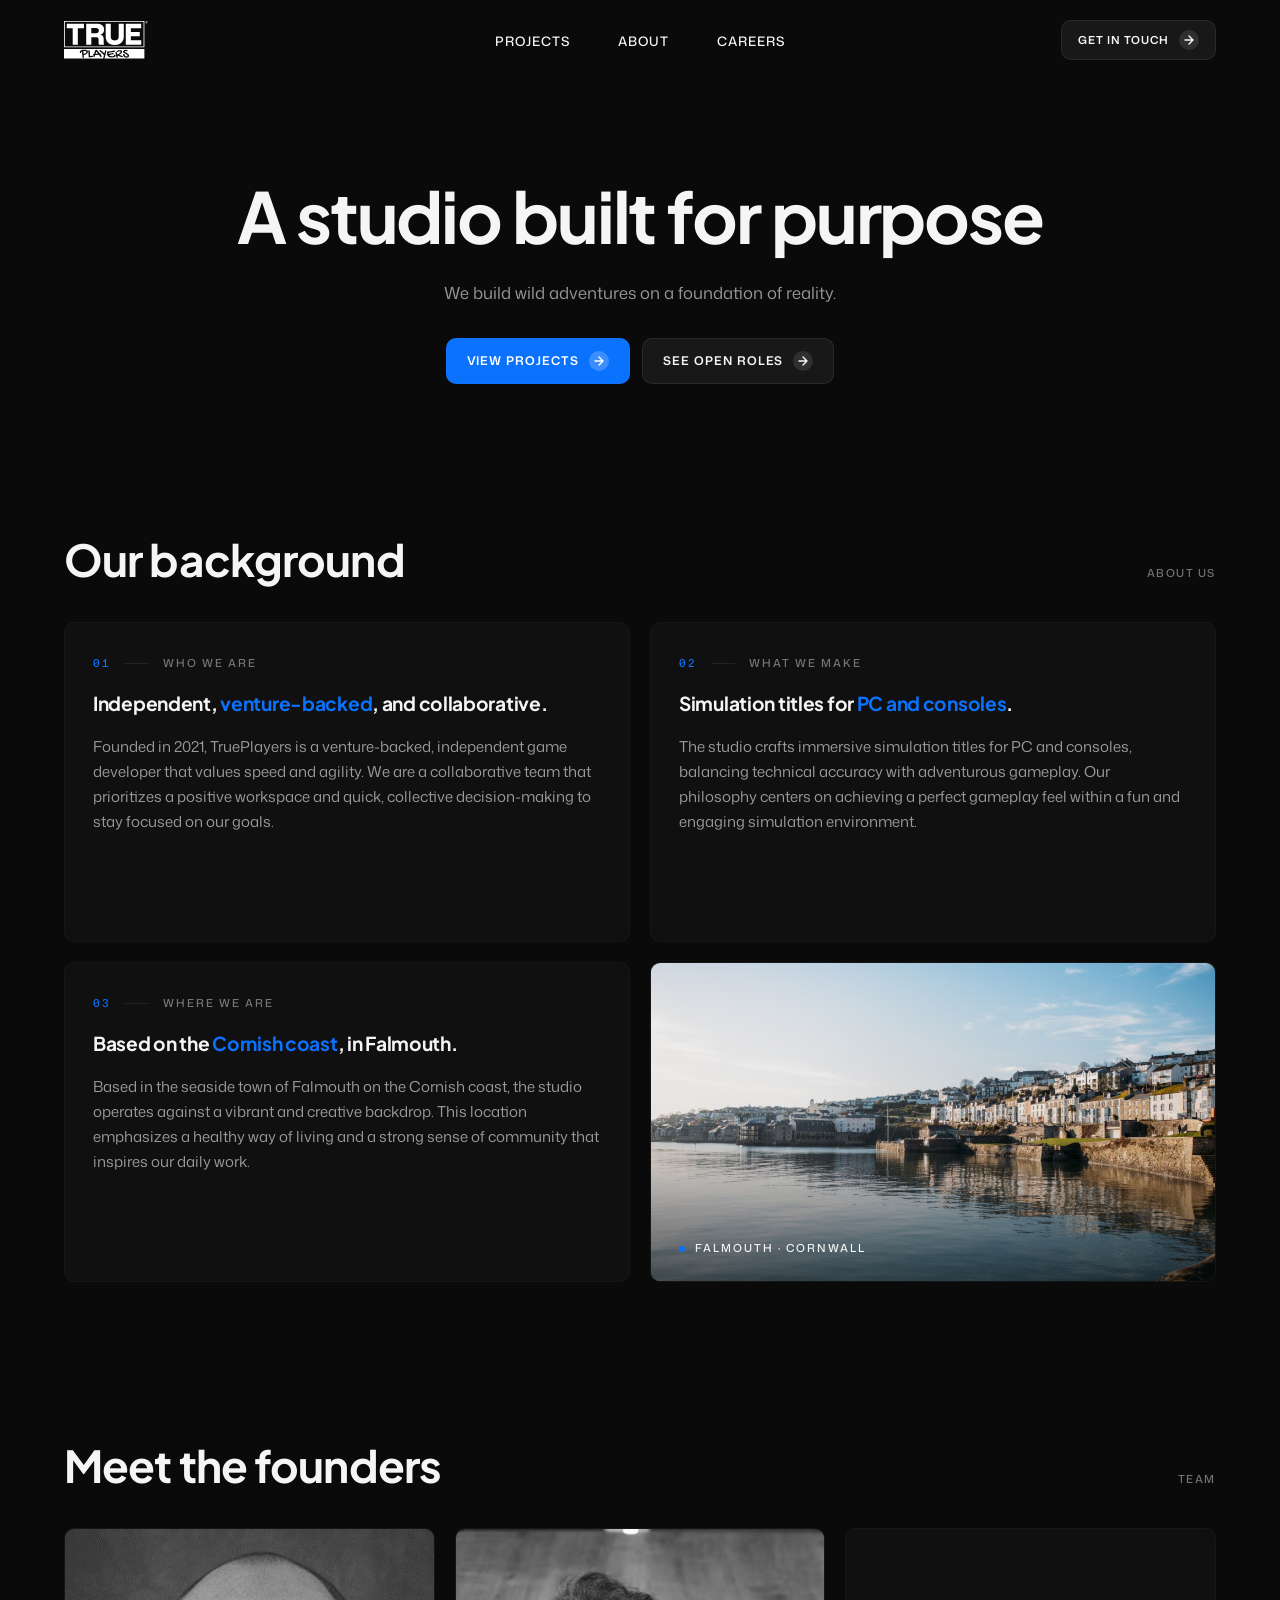
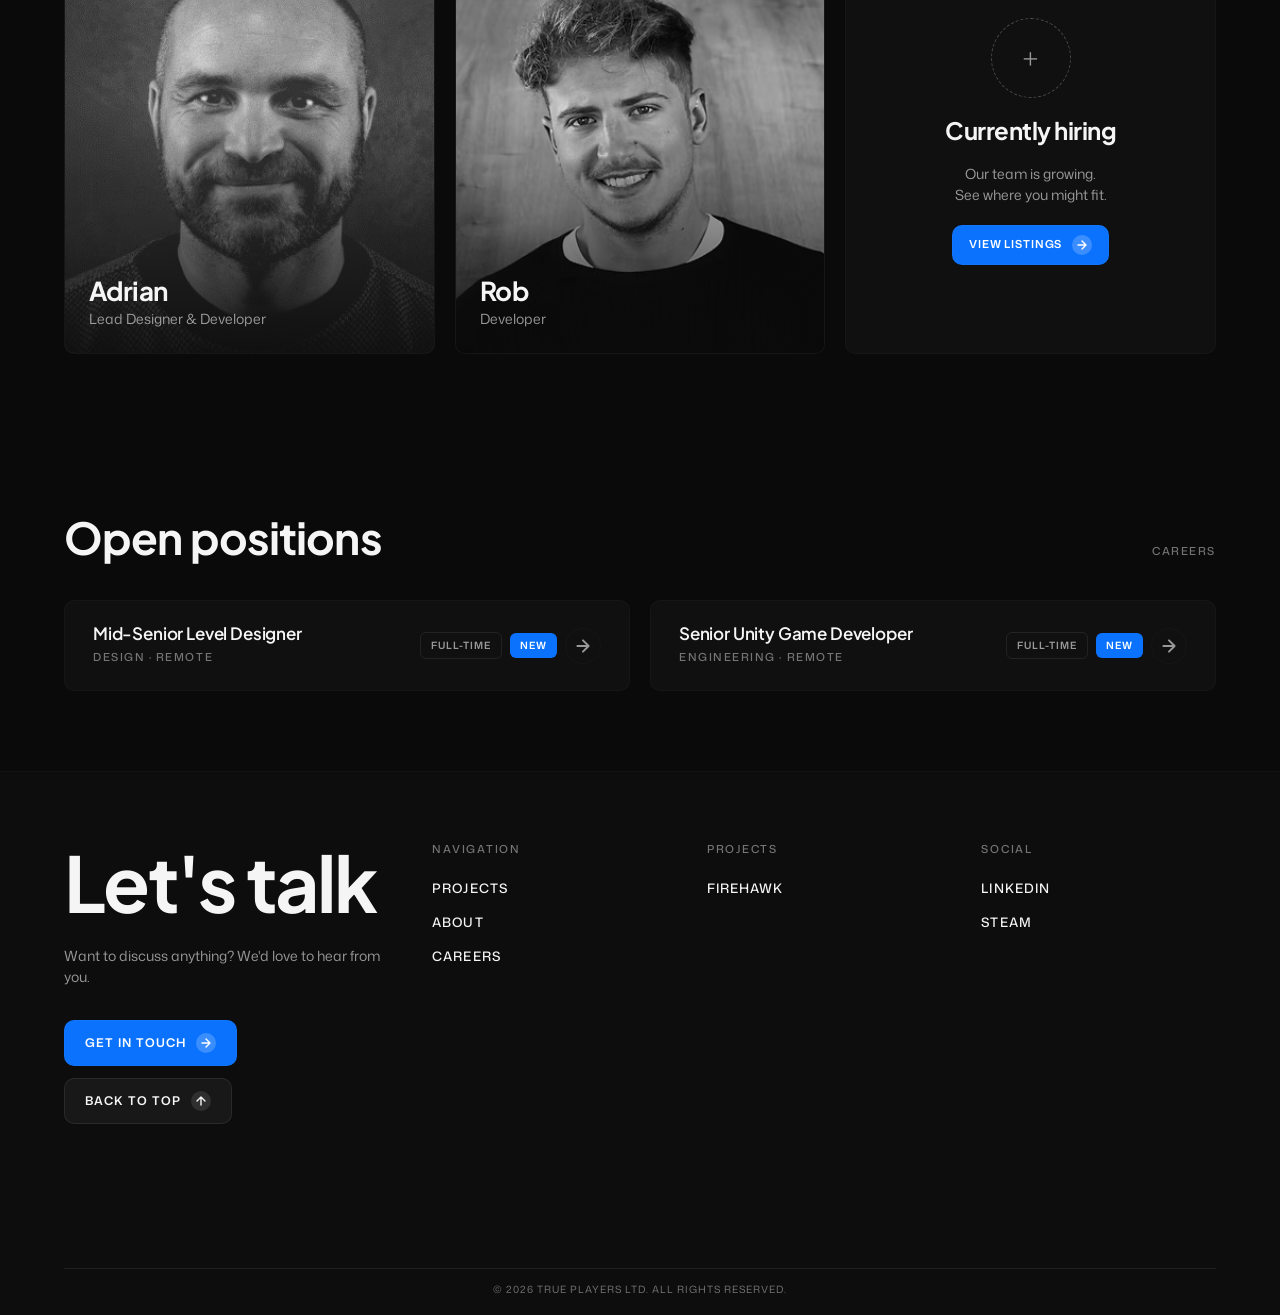
==== commit ad09f178: "Update website content and add new job listings" ====
--- a/trueplayers 28/about.html
+++ b/trueplayers 28/about.html
@@ -26,6 +26,18 @@
         <svg width="10" height="10" viewBox="0 0 10 10" fill="none"><path d="M1 5h8M5 1l4 4-4 4" stroke="currentColor" stroke-width="1.4" stroke-linecap="round" stroke-linejoin="round"/></svg>
       </span>
     </a>
+    <button class="nav__toggle" type="button" aria-label="Open menu" aria-expanded="false">
+      <span class="nav__toggle-icon" aria-hidden="true">
+        <span></span><span></span><span></span>
+      </span>
+    </button>
+    <div class="nav__drawer" role="menu">
+      <a href="index.html#released-titles" role="menuitem">PROJECTS</a>
+      <a href="about.html" role="menuitem">ABOUT</a>
+      <a href="#open-positions" role="menuitem">CAREERS</a>
+      <div class="nav__drawer-divider"></div>
+      <a href="mailto:info@trueplayer.co.uk" role="menuitem" class="nav__drawer-cta">GET IN TOUCH</a>
+    </div>
   </nav>
 
   <!-- PAGE HEADER -->
@@ -46,30 +58,43 @@
     </div>
   </section>
 
-  <!-- THE STUDIO -->
-  <section class="studio studio--vertical" id="the-studio">
+  <!-- OUR BACKGROUND -->
+  <section class="studio studio--grid" id="the-studio">
     <div class="section__header">
-      <h2 class="section__title">The Studio</h2>
+      <h2 class="section__title">Our background</h2>
       <span class="section__label">ABOUT US</span>
     </div>
-    <div class="studio__vertical">
-      <div class="studio__block">
-        <div>
-          <span class="studio__block-number">01 / The Team</span>
-          <h3 class="studio__block-label">Who</h3>
-        </div>
-        <div>
-          <p class="studio__block-body">Founded in 2021, TruePlayers is a venture-backed, independent game developer that values speed and agility. We are a collaborative team that prioritizes a positive workspace and quick, collective decision-making to stay focused on our goals.</p>
-        </div>
-      </div>
-      <div class="studio__block">
-        <div>
-          <span class="studio__block-number">02 / The Work</span>
-          <h3 class="studio__block-label">What</h3>
-        </div>
-        <div>
-          <p class="studio__block-body">The studio crafts immersive simulation titles for PC and consoles, balancing technical accuracy with adventurous gameplay. Our philosophy centers on achieving a perfect gameplay feel within a fun and engaging simulation environment.</p>
-        </div>
+    <div class="studio__cards studio__cards--2x2">
+      <article class="studio-card">
+        <div class="studio-card__eyebrow">
+          <span class="studio-card__number">01</span>
+          <span class="studio-card__divider"></span>
+          <span class="studio-card__label">Who we are</span>
+        </div>
+        <h3 class="studio-card__headline">Independent, <span class="accent">venture-backed</span>, and collaborative.</h3>
+        <p class="studio-card__body">Founded in 2021, TruePlayers is a venture-backed, independent game developer that values speed and agility. We are a collaborative team that prioritizes a positive workspace and quick, collective decision-making to stay focused on our goals.</p>
+      </article>
+      <article class="studio-card">
+        <div class="studio-card__eyebrow">
+          <span class="studio-card__number">02</span>
+          <span class="studio-card__divider"></span>
+          <span class="studio-card__label">What we make</span>
+        </div>
+        <h3 class="studio-card__headline">Simulation titles for <span class="accent">PC and consoles</span>.</h3>
+        <p class="studio-card__body">The studio crafts immersive simulation titles for PC and consoles, balancing technical accuracy with adventurous gameplay. Our philosophy centers on achieving a perfect gameplay feel within a fun and engaging simulation environment.</p>
+      </article>
+      <article class="studio-card">
+        <div class="studio-card__eyebrow">
+          <span class="studio-card__number">03</span>
+          <span class="studio-card__divider"></span>
+          <span class="studio-card__label">Where we are</span>
+        </div>
+        <h3 class="studio-card__headline">Based on the <span class="accent">Cornish coast</span>, in Falmouth.</h3>
+        <p class="studio-card__body">Based in the seaside town of Falmouth on the Cornish coast, the studio operates against a vibrant and creative backdrop. This location emphasizes a healthy way of living and a strong sense of community that inspires our daily work.</p>
+      </article>
+      <div class="studio-card studio-card--image">
+        <img src="assets/cornwall.png" alt="Falmouth harbour on the Cornish coast">
+        <span class="studio-card__image-caption">Falmouth · Cornwall</span>
       </div>
     </div>
   </section>
@@ -108,25 +133,6 @@
           <span class="btn__arrow"><svg width="10" height="10" viewBox="0 0 10 10" fill="none"><path d="M1 5h8M5 1l4 4-4 4" stroke="currentColor" stroke-width="1.4" stroke-linecap="round" stroke-linejoin="round"/></svg></span>
         </a>
       </article>
-    </div>
-  </section>
-
-  <!-- WHERE -->
-  <section class="where" id="where">
-    <div class="section__header">
-      <h2 class="section__title">Where we work</h2>
-      <span class="section__label">LOCATION</span>
-    </div>
-    <div class="where__grid">
-      <div class="where__copy">
-        <span class="where__number">03 / The Place</span>
-        <h3 class="where__label">Where</h3>
-        <p class="where__body">Based in the seaside town of Falmouth on the Cornish coast, the studio operates against a vibrant and creative backdrop. This location emphasizes a healthy way of living and a strong sense of community that inspires our daily work.</p>
-      </div>
-      <div class="where__image">
-        <img src="assets/cornwall.png" alt="Falmouth harbour on the Cornish coast">
-        <span class="where__image-caption">Falmouth · Cornwall</span>
-      </div>
     </div>
   </section>
 
@@ -218,7 +224,35 @@
       if (window.scrollY > 20) nav.classList.add('scrolled');
       else nav.classList.remove('scrolled');
     });
+
+    // Mobile nav toggle
+    const navToggle = nav.querySelector('.nav__toggle');
+    const navDrawer = nav.querySelector('.nav__drawer');
+    if (navToggle && navDrawer) {
+      navToggle.addEventListener('click', (e) => {
+        e.stopPropagation();
+        const isOpen = nav.classList.toggle('is-open');
+        navToggle.setAttribute('aria-expanded', isOpen ? 'true' : 'false');
+      });
+      document.addEventListener('click', (e) => {
+        if (nav.classList.contains('is-open') && !nav.contains(e.target)) {
+          nav.classList.remove('is-open');
+          navToggle.setAttribute('aria-expanded', 'false');
+        }
+      });
+      navDrawer.querySelectorAll('a').forEach(a => {
+        a.addEventListener('click', () => {
+          nav.classList.remove('is-open');
+          navToggle.setAttribute('aria-expanded', 'false');
+        });
+      });
+      document.addEventListener('keydown', (e) => {
+        if (e.key === 'Escape' && nav.classList.contains('is-open')) {
+          nav.classList.remove('is-open');
+          navToggle.setAttribute('aria-expanded', 'false');
+        }
+      });
+    }
   </script>
-  <script src="color-picker.js" defer></script>
 </body>
 </html>
--- a/trueplayers 28/styles.css
+++ b/trueplayers 28/styles.css
@@ -12,12 +12,10 @@
   --text: #F5F5F5;
   --text-muted: rgba(245, 245, 245, 0.6);
   --text-dim: rgba(245, 245, 245, 0.45);
-  --blue: #0B72FE;
-  --blue-hover: #2a85ff;
   --accent: #0B72FE;
   --accent-hover: #2a85ff;
   --accent-glow: rgba(11, 114, 254, 0.08);
-  --accent-glow-strong: rgba(11, 114, 254, 0.18);
+  --accent-glow-strong: rgba(11, 114, 254, 0.2);
   --on-accent: #FFFFFF;
   --on-accent-soft: rgba(255, 255, 255, 0.2);
   --stroke: rgba(255, 255, 255, 0.025);
@@ -153,6 +151,120 @@
   gap: 10px;
 }
 
+/* Mobile nav — hamburger trigger + dropdown panel */
+.nav__toggle {
+  display: none;
+  width: 40px;
+  height: 40px;
+  border-radius: var(--radius);
+  background: var(--surface-1);
+  border: 0.5px solid var(--stroke-visible);
+  align-items: center;
+  justify-content: center;
+  cursor: pointer;
+  padding: 0;
+  transition: background 0.2s ease;
+}
+
+.nav__toggle:hover {
+  background: #181818;
+}
+
+.nav__toggle-icon {
+  position: relative;
+  width: 16px;
+  height: 10px;
+}
+
+.nav__toggle-icon span {
+  position: absolute;
+  left: 0;
+  width: 100%;
+  height: 1.5px;
+  background: var(--text);
+  border-radius: 1px;
+  transition: transform 0.25s ease, opacity 0.2s ease, top 0.25s ease;
+}
+
+.nav__toggle-icon span:nth-child(1) { top: 0; }
+.nav__toggle-icon span:nth-child(2) { top: 4.5px; }
+.nav__toggle-icon span:nth-child(3) { top: 9px; }
+
+.nav.is-open .nav__toggle-icon span:nth-child(1) {
+  top: 4.5px;
+  transform: rotate(45deg);
+}
+
+.nav.is-open .nav__toggle-icon span:nth-child(2) {
+  opacity: 0;
+}
+
+.nav.is-open .nav__toggle-icon span:nth-child(3) {
+  top: 4.5px;
+  transform: rotate(-45deg);
+}
+
+.nav__drawer {
+  position: absolute;
+  top: calc(100% + 8px);
+  right: var(--section-padding-x);
+  min-width: 220px;
+  background: var(--surface-1);
+  border: 0.5px solid var(--stroke-visible);
+  border-radius: var(--radius);
+  padding: 14px;
+  display: none;
+  flex-direction: column;
+  gap: 2px;
+  opacity: 0;
+  transform: translateY(-6px);
+  transition: opacity 0.2s ease, transform 0.2s ease;
+  box-shadow: 0 20px 50px rgba(0, 0, 0, 0.5), 0 4px 12px rgba(0, 0, 0, 0.3);
+}
+
+.nav.is-open .nav__drawer {
+  opacity: 1;
+  transform: translateY(0);
+}
+
+.nav__drawer a {
+  display: flex;
+  align-items: center;
+  justify-content: space-between;
+  padding: 12px 14px;
+  border-radius: 6px;
+  font-family: var(--font-body);
+  font-size: 13px;
+  font-weight: 500;
+  letter-spacing: 0.08em;
+  color: var(--text);
+  text-transform: uppercase;
+  transition: background 0.2s ease, color 0.2s ease;
+}
+
+.nav__drawer a:hover {
+  background: rgba(255, 255, 255, 0.04);
+  color: var(--accent);
+}
+
+.nav__drawer-divider {
+  height: 0.5px;
+  background: var(--stroke-visible);
+  margin: 6px 0;
+}
+
+.nav__drawer-cta {
+  margin-top: 4px;
+  justify-content: center !important;
+  color: var(--on-accent) !important;
+  background: var(--accent);
+}
+
+.nav__drawer-cta:hover {
+  background: var(--accent-hover) !important;
+  color: var(--on-accent) !important;
+}
+
 /* ==========================================================================
    BUTTONS
    ========================================================================== */
@@ -412,31 +524,22 @@
 .title-card {
   background: var(--surface-1);
   border: 0.5px solid var(--stroke);
-  border-bottom: 1px solid var(--accent);
   border-radius: var(--radius);
   overflow: hidden;
-  transition: transform 0.3s ease, border-color 0.3s ease;
+  transition: background 0.25s ease, border-color 0.25s ease;
   display: flex;
   flex-direction: column;
 }
 
 .title-card:hover {
-  border-top-color: var(--stroke-visible);
-  border-left-color: var(--stroke-visible);
-  border-right-color: var(--stroke-visible);
-  transform: translateY(-2px);
+  background: #181818;
+  border-color: var(--stroke-visible);
 }
 
 .title-card--link {
   color: inherit;
   text-decoration: none;
   cursor: pointer;
-}
-
-.title-card--link:hover {
-  border-top-color: var(--stroke-visible);
-  border-left-color: var(--stroke-visible);
-  border-right-color: var(--stroke-visible);
 }
 
 .title-card--link:hover .title-card__name {
@@ -455,11 +558,6 @@
   width: 100%;
   height: 100%;
   object-fit: cover;
-  transition: transform 0.6s cubic-bezier(0.2, 0.8, 0.2, 1);
-}
-
-.title-card--link:hover .title-card__media img {
-  transform: scale(1.03);
 }
 
 .title-card__media--placeholder {
@@ -729,19 +827,41 @@
   margin-top: 40px;
 }
 
+/* About page — 2x2 grid variant */
+.studio__cards--2x2 {
+  grid-template-columns: repeat(2, 1fr);
+  grid-auto-rows: 1fr;
+}
+
+.studio__cards--2x2 .studio-card {
+  min-height: 320px;
+  text-align: left;
+  align-items: flex-start;
+}
+
+.studio__cards--2x2 .studio-card__body {
+  margin-top: 0;
+}
+
+.studio__cards--2x2 .studio-card__eyebrow {
+  justify-content: flex-start;
+}
+
 .studio-card {
   background: var(--surface-1);
   border: 0.5px solid var(--stroke);
   border-radius: var(--radius);
-  padding: 40px;
+  padding: 32px 28px;
   display: flex;
   flex-direction: column;
   gap: 20px;
-  transition: border-color 0.3s ease, transform 0.3s ease;
+  transition: background 0.25s ease, border-color 0.25s ease, transform 0.25s ease;
 }
 
 .studio-card:hover {
+  background: #181818;
   border-color: var(--stroke-visible);
+  transform: translateY(-2px);
 }
 
 .studio-card__eyebrow {
@@ -777,10 +897,10 @@
 
 .studio-card__headline {
   font-family: var(--font-heading);
-  font-size: clamp(22px, 2vw, 28px);
+  font-size: clamp(18px, 1.5vw, 22px);
   font-weight: 700;
-  letter-spacing: -0.02em;
-  line-height: 1.2;
+  letter-spacing: -0.015em;
+  line-height: 1.25;
   color: var(--text);
 }
 
@@ -795,13 +915,85 @@
   margin-top: auto;
 }
 
+.studio__cards--2x2 .studio-card--image {
+  min-height: 320px;
+  align-items: stretch;
+}
+.studio-card--image {
+  padding: 0;
+  overflow: hidden;
+  position: relative;
+  min-height: 280px;
+}
+
+.studio-card--image:hover {
+  background: transparent;
+  border-color: var(--stroke-visible);
+  transform: translateY(-2px);
+}
+
+.studio-card--image img {
+  position: absolute;
+  inset: 0;
+  width: 100%;
+  height: 100%;
+  object-fit: cover;
+  display: block;
+}
+
+.studio-card--image::after {
+  content: '';
+  position: absolute;
+  inset: 0;
+  background: linear-gradient(
+    to top,
+    rgba(10, 10, 10, 0.6) 0%,
+    rgba(10, 10, 10, 0.1) 45%,
+    transparent 100%
+  );
+  pointer-events: none;
+}
+
+.studio-card__image-caption {
+  position: absolute;
+  left: 28px;
+  bottom: 24px;
+  z-index: 1;
+  display: flex;
+  align-items: center;
+  gap: 10px;
+  font-family: var(--font-body);
+  font-size: 11px;
+  font-weight: 500;
+  letter-spacing: 0.18em;
+  text-transform: uppercase;
+  color: var(--text);
+}
+
+.studio-card__image-caption::before {
+  content: '';
+  width: 6px;
+  height: 6px;
+  border-radius: 50%;
+  background: var(--accent);
+  box-shadow: 0 0 12px var(--accent-glow-strong);
+}
+
 @media (max-width: 960px) {
   .studio__cards {
     grid-template-columns: 1fr;
     gap: 16px;
   }
+  .studio__cards--2x2 {
+    grid-template-columns: 1fr;
+  }
   .studio-card {
-    padding: 32px;
+    padding: 28px 24px;
+  }
+  .studio-card--image {
+    padding: 0;
+    aspect-ratio: 16 / 10;
+    min-height: 0;
   }
 }
 
@@ -1475,6 +1667,21 @@
   }
 }
 
+@media (max-width: 720px) {
+  .nav__links {
+    display: none;
+  }
+  .nav__cta {
+    display: none;
+  }
+  .nav__toggle {
+    display: inline-flex;
+  }
+  .nav__drawer {
+    display: flex;
+  }
+}
+
 @media (max-width: 560px) {
   :root {
     --section-padding-x: 20px;
@@ -1513,170 +1720,3 @@
   opacity: 1;
   transform: translateY(0);
 }
-
-/* ==========================================================================
-   COLOUR PICKER (floating, absolute, client preview tool)
-   ========================================================================== */
-
-.color-picker {
-  position: fixed;
-  right: 24px;
-  bottom: 24px;
-  z-index: 1000;
-  font-family: var(--font-body);
-  user-select: none;
-}
-
-.color-picker__toggle {
-  width: 52px;
-  height: 52px;
-  border-radius: 50%;
-  background: var(--surface-1);
-  border: 0.5px solid var(--stroke-visible);
-  cursor: pointer;
-  display: flex;
-  align-items: center;
-  justify-content: center;
-  box-shadow: 0 8px 24px rgba(0, 0, 0, 0.4), 0 2px 6px rgba(0, 0, 0, 0.3);
-  transition: transform 0.25s cubic-bezier(0.2, 0.8, 0.2, 1), background 0.2s ease;
-  position: relative;
-}
-
-.color-picker__toggle:hover {
-  transform: scale(1.05);
-  background: #181818;
-}
-
-.color-picker__toggle-dot {
-  width: 22px;
-  height: 22px;
-  border-radius: 50%;
-  background: var(--accent);
-  box-shadow: 0 0 0 0.5px rgba(255, 255, 255, 0.1), 0 0 16px var(--accent-glow-strong);
-  transition: background 0.3s ease, box-shadow 0.3s ease;
-}
-
-.color-picker__panel {
-  position: absolute;
-  right: 0;
-  bottom: 64px;
-  min-width: 220px;
-  background: var(--surface-1);
-  border: 0.5px solid var(--stroke-visible);
-  border-radius: var(--radius);
-  padding: 16px;
-  box-shadow: 0 20px 50px rgba(0, 0, 0, 0.5), 0 4px 12px rgba(0, 0, 0, 0.3);
-  opacity: 0;
-  transform: translateY(8px) scale(0.96);
-  transform-origin: bottom right;
-  pointer-events: none;
-  transition: opacity 0.22s ease, transform 0.22s cubic-bezier(0.2, 0.8, 0.2, 1);
-}
-
-.color-picker.is-open .color-picker__panel {
-  opacity: 1;
-  transform: translateY(0) scale(1);
-  pointer-events: auto;
-}
-
-.color-picker__label {
-  font-size: 10px;
-  font-weight: 600;
-  letter-spacing: 0.14em;
-  text-transform: uppercase;
-  color: var(--text-dim);
-  margin-bottom: 12px;
-  display: block;
-}
-
-.color-picker__swatches {
-  display: grid;
-  grid-template-columns: repeat(4, 1fr);
-  gap: 10px;
-}
-
-.color-picker__swatch {
-  aspect-ratio: 1;
-  width: 100%;
-  border-radius: 8px;
-  border: 0.5px solid rgba(255, 255, 255, 0.1);
-  cursor: pointer;
-  padding: 0;
-  position: relative;
-  transition: transform 0.2s ease, border-color 0.2s ease;
-}
-
-.color-picker__swatch:hover {
-  transform: scale(1.08);
-}
-
-.color-picker__swatch.is-active {
-  border-color: rgba(255, 255, 255, 0.85);
-  box-shadow: 0 0 0 2px var(--bg), 0 0 0 3px rgba(255, 255, 255, 0.6);
-}
-
-.color-picker__swatch[data-default="true"]::after {
-  content: '';
-  position: absolute;
-  top: -3px;
-  right: -3px;
-  width: 8px;
-  height: 8px;
-  border-radius: 50%;
-  background: var(--text);
-  border: 1.5px solid var(--surface-1);
-}
-
-.color-picker__meta {
-  margin-top: 12px;
-  padding-top: 12px;
-  border-top: 0.5px solid var(--stroke-visible);
-  font-size: 10px;
-  letter-spacing: 0.1em;
-  text-transform: uppercase;
-  color: var(--text-dim);
-  display: flex;
-  justify-content: space-between;
-  align-items: center;
-}
-
-.color-picker__current {
-  color: var(--text);
-  font-weight: 600;
-  font-variant-numeric: tabular-nums;
-}
-
-.color-picker__reset {
-  background: none;
-  border: none;
-  color: var(--text-dim);
-  font-size: 10px;
-  letter-spacing: 0.1em;
-  text-transform: uppercase;
-  cursor: pointer;
-  padding: 0;
-  font-weight: 500;
-  transition: color 0.2s ease;
-}
-
-.color-picker__reset:hover {
-  color: var(--accent);
-}
-
-@media (max-width: 560px) {
-  .color-picker {
-    right: 16px;
-    bottom: 16px;
-  }
-  .color-picker__toggle {
-    width: 46px;
-    height: 46px;
-  }
-  .color-picker__toggle-dot {
-    width: 18px;
-    height: 18px;
-  }
-  .color-picker__panel {
-    min-width: 200px;
-  }
-}
